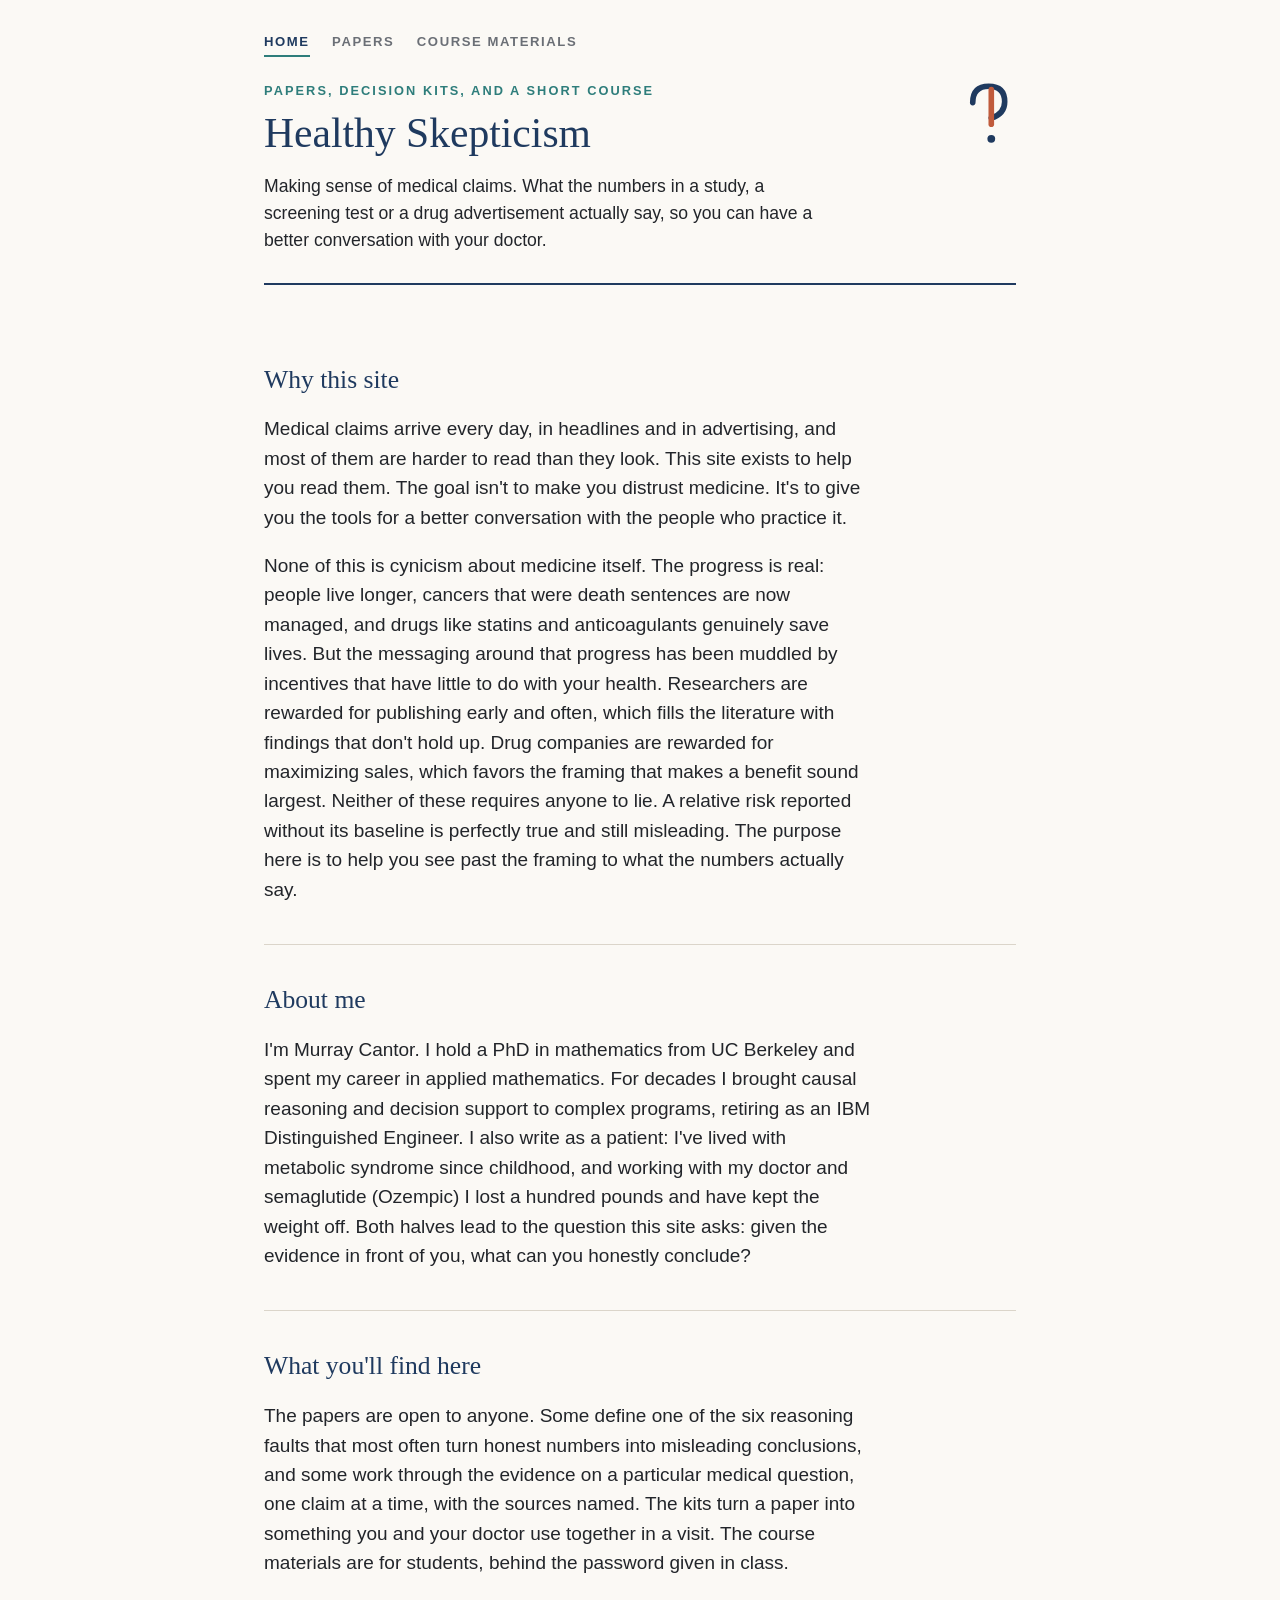
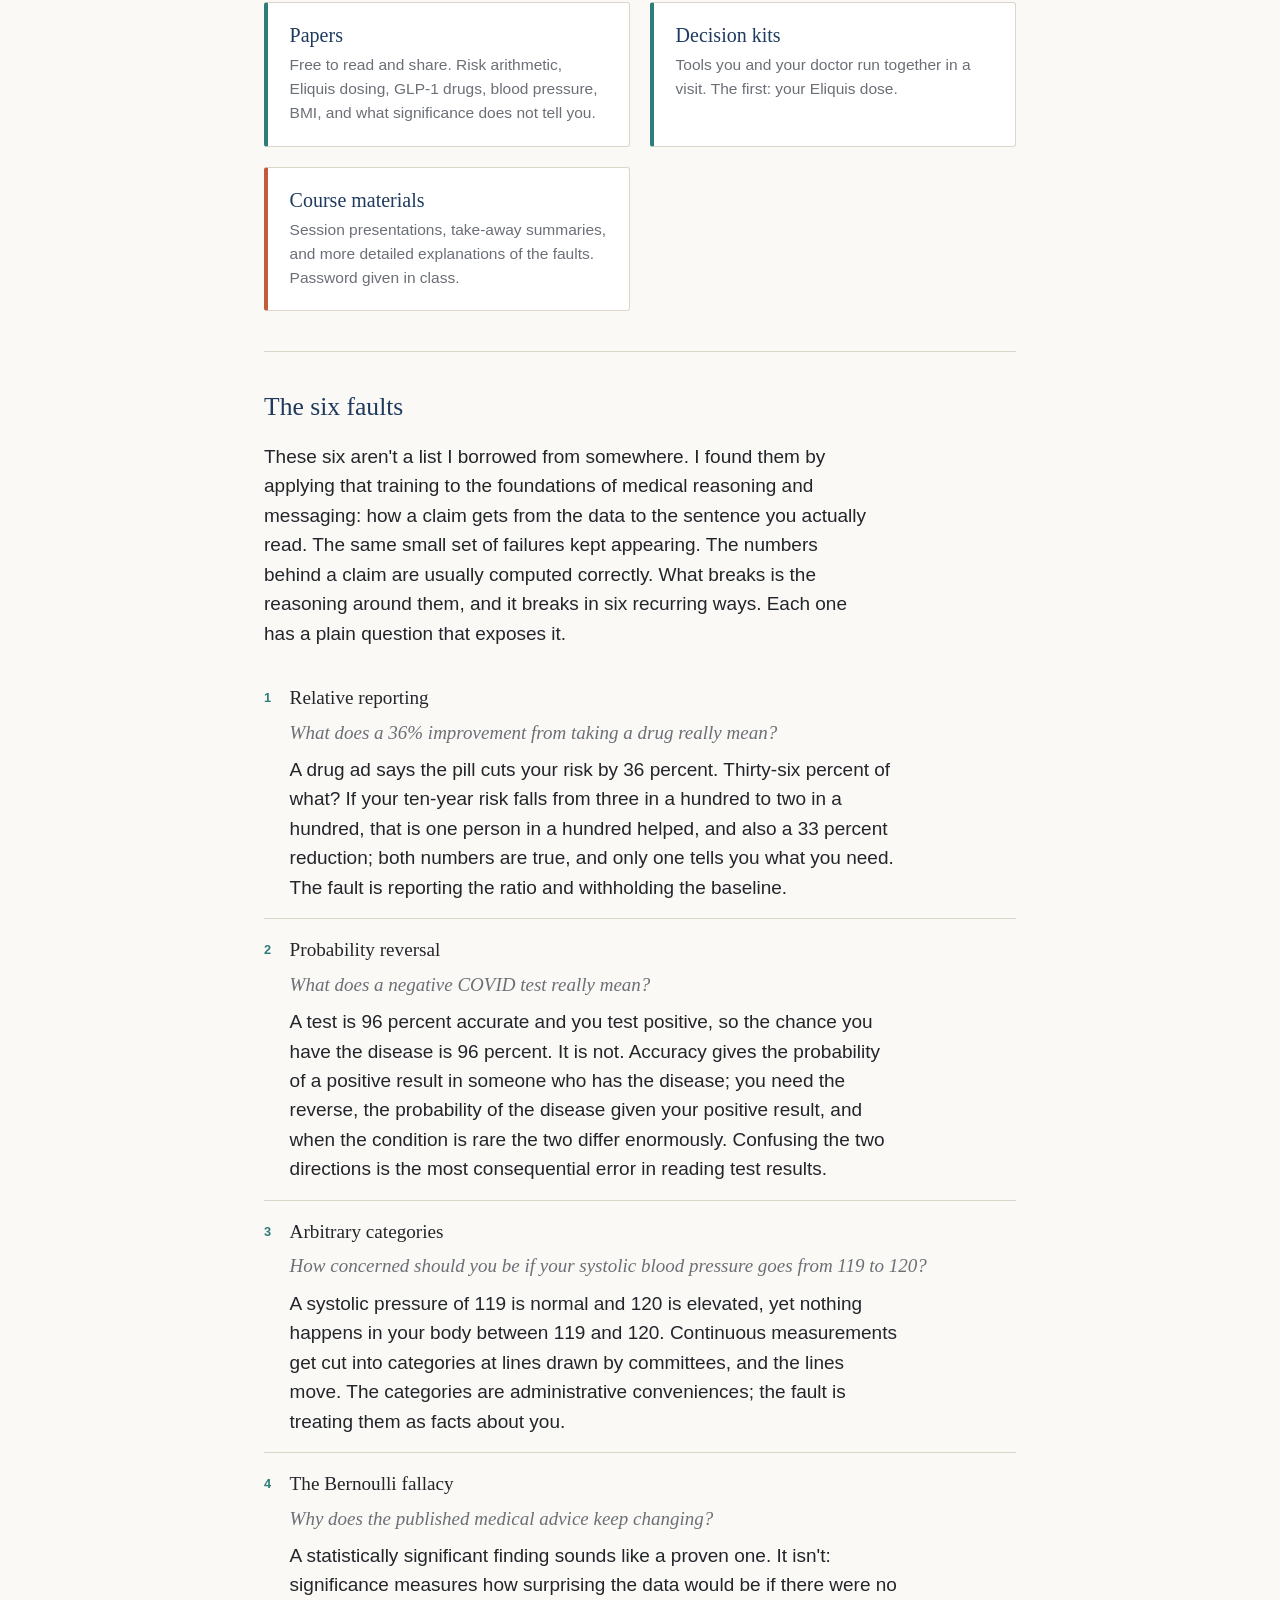
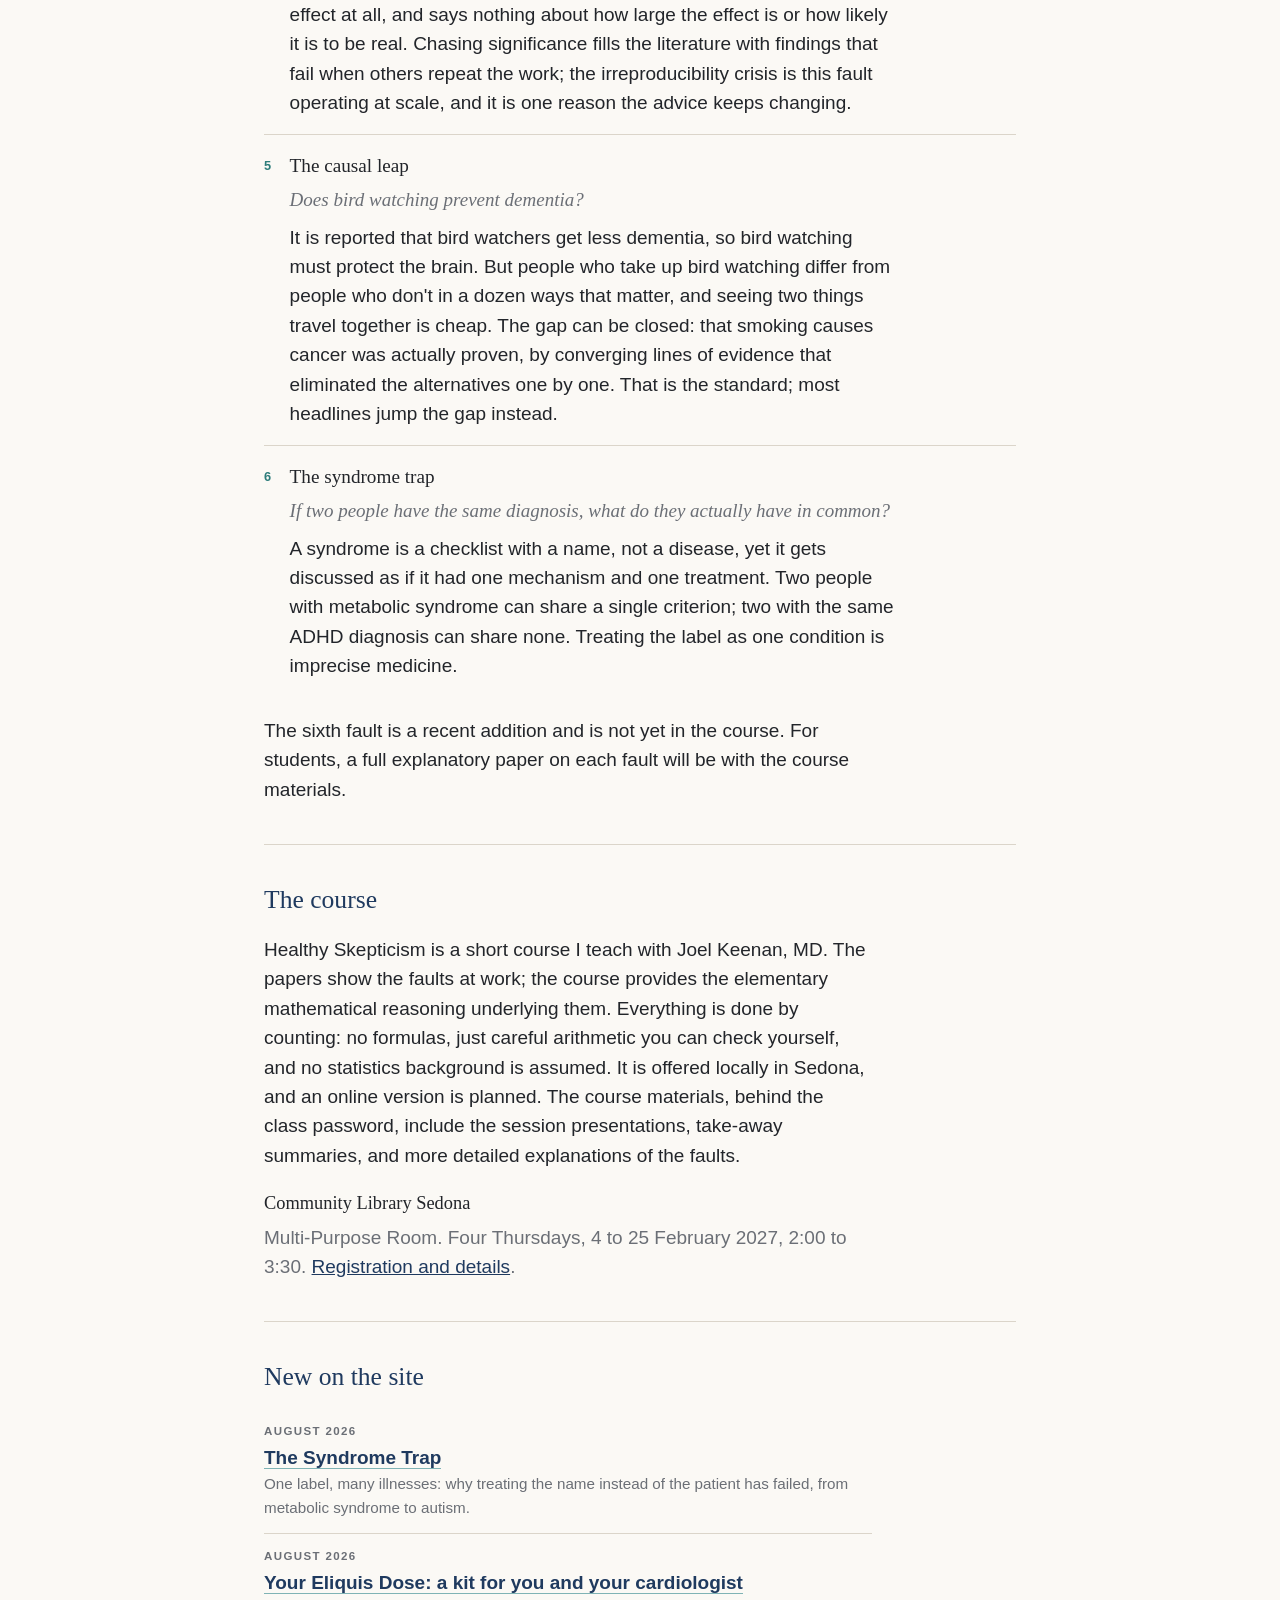
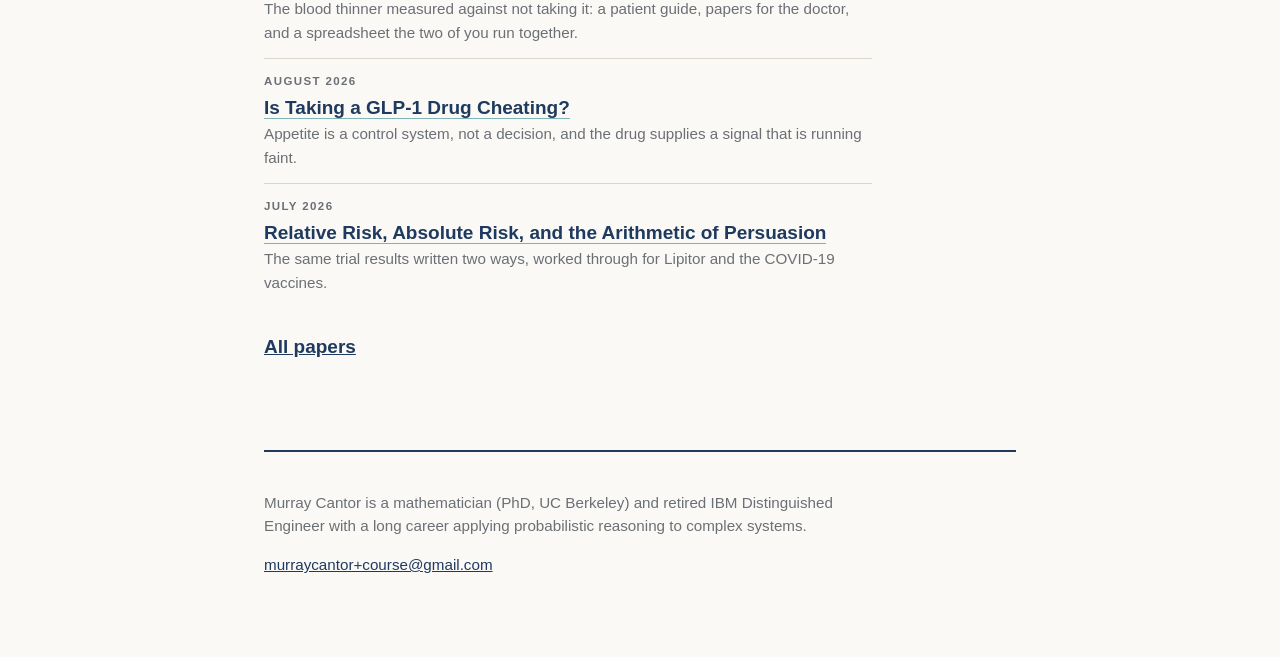
==== papers/index.html @ cf49d3f2 "Add files via upload" ====
<!DOCTYPE html>
<!--
  Healthy Skepticism — landing page.

  The site is four pages and one stylesheet:
    index.html     this page: what the course is, where it is offered, what is new
    papers.html    the public paper library
    eliquis.html   the Eliquis decision kit, explained piece by piece
    students.html  the gated course materials, one block per session
    site.css       all styling for all pages

  Three blocks below are marked for editing. Search for the banner comments:

    1. OFFERINGS   add or change a venue by copying one <dt>/<dd> pair
    2. NOTICES     add one <li> when a paper goes up on papers.html
    3. Footer      email and bio

  Adding a paper is two edits: the entry on papers.html and a notice here.
-->
<html lang="en">
<head>
<meta charset="utf-8">
<meta name="viewport" content="width=device-width, initial-scale=1">
<title>Healthy Skepticism</title>
<meta name="description" content="Making sense of medical claims by counting. Free papers on risk, testing and causation, practical decision kits, and a short course on what the numbers in a study, a screening test or a drug advertisement actually say.">
<link rel="stylesheet" href="site.css">
<link rel="icon" href="favicon.svg" type="image/svg+xml">
<link rel="alternate icon" href="favicon.ico">
<link rel="apple-touch-icon" href="apple-touch-icon.png">
<meta name="theme-color" content="#1F3A5F">
<meta property="og:type" content="website">
<meta property="og:title" content="Healthy Skepticism">
<meta property="og:description" content="Making sense of medical claims by counting. Free papers on risk, testing and causation, practical decision kits, and a short course on what the numbers in a study, a screening test or a drug advertisement actually say.">
<meta property="og:image" content="https://healthy-skepticism.com/og-image.png">
</head>
<body>
<div class="wrap">

  <nav class="sitenav" aria-label="Site">
    <a href="index.html" aria-current="page">Home</a>
    <a href="papers.html">Papers</a>
    <a href="students.html">Course materials</a>
  </nav>

  <header class="masthead">
    <p class="eyebrow">Papers, decision kits, and a short course</p>
    <svg class="mark-corner" viewBox="0 0 120 176" width="52" height="76" aria-hidden="true" focusable="false"><path d="M20 50 Q20 12 57 12 Q94 12 94 48 Q94 76 63 86" fill="none" stroke="#1F3A5F" stroke-width="13" stroke-linecap="round"/><line x1="63" y1="20" x2="63" y2="100" stroke="#C05B3C" stroke-width="13" stroke-linecap="round"/><circle cx="63" cy="134" r="9" fill="#1F3A5F"/></svg>
    <h1>Healthy Skepticism</h1>
    <p class="standfirst">Making sense of medical claims. What the numbers in a study, a screening test or a drug advertisement actually say, so you can have a better conversation with your doctor.</p>
  </header>

  <section>
    <h2>Why this site</h2>
    <p>Medical claims arrive every day, in headlines and in advertising, and most of them are harder to read than they look. This site exists to help you read them. The goal isn't to make you distrust medicine. It's to give you the tools for a better conversation with the people who practice it.</p>
    <p>None of this is cynicism about medicine itself. The progress is real: people live longer, cancers that were death sentences are now managed, and drugs like statins and anticoagulants genuinely save lives. But the messaging around that progress has been muddled by incentives that have little to do with your health. Researchers are rewarded for publishing early and often, which fills the literature with findings that don't hold up. Drug companies are rewarded for maximizing sales, which favors the framing that makes a benefit sound largest. Neither of these requires anyone to lie. A relative risk reported without its baseline is perfectly true and still misleading. The purpose here is to help you see past the framing to what the numbers actually say.</p>
  </section>

  <section>
    <h2>About me</h2>
    <p>I'm Murray Cantor. I hold a PhD in mathematics from UC Berkeley and spent my career in applied mathematics. For decades I brought causal reasoning and decision support to complex programs, retiring as an IBM Distinguished Engineer. I also write as a patient: I've lived with metabolic syndrome since childhood, and working with my doctor and semaglutide (Ozempic) I lost a hundred pounds and have kept the weight off. Both halves lead to the question this site asks: given the evidence in front of you, what can you honestly conclude?</p>
  </section>

  <section>
    <h2>What you'll find here</h2>
    <p>The papers are open to anyone. Some define one of the six reasoning faults that most often turn honest numbers into misleading conclusions, and some work through the evidence on a particular medical question, one claim at a time, with the sources named. The kits turn a paper into something you and your doctor use together in a visit. The course materials are for students, behind the password given in class.</p>
    <div class="cards">
      <a class="card" href="papers.html">
        <h3>Papers</h3>
        <p>Free to read and share. Risk arithmetic, Eliquis dosing, GLP-1 drugs, blood pressure, BMI, and what significance does not tell you.</p>
      </a>
      <a class="card" href="eliquis.html">
        <h3>Decision kits</h3>
        <p>Tools you and your doctor run together in a visit. The first: your Eliquis dose.</p>
      </a>
      <a class="card locked" href="students.html">
        <h3>Course materials</h3>
        <p>Session presentations, take-away summaries, and more detailed explanations of the faults. Password given in class.</p>
      </a>
    </div>
  </section>

  <section>
    <h2>The six faults</h2>
    <p>These six aren't a list I borrowed from somewhere. I found them by applying that training to the foundations of medical reasoning and messaging: how a claim gets from the data to the sentence you actually read. The same small set of failures kept appearing. The numbers behind a claim are usually computed correctly. What breaks is the reasoning around them, and it breaks in six recurring ways. Each one has a plain question that exposes it.</p>
    <ol class="faults">
      <li>
        <span class="name">Relative reporting</span>
        <span class="q">What does a 36% improvement from taking a drug really mean?</span>
        <p class="expl">A drug ad says the pill cuts your risk by 36 percent. Thirty-six percent of what? If your ten-year risk falls from three in a hundred to two in a hundred, that is one person in a hundred helped, and also a 33 percent reduction; both numbers are true, and only one tells you what you need. The fault is reporting the ratio and withholding the baseline.</p>
      </li>
      <li>
        <span class="name">Probability reversal</span>
        <span class="q">What does a negative COVID test really mean?</span>
        <p class="expl">A test is 96 percent accurate and you test positive, so the chance you have the disease is 96 percent. It is not. Accuracy gives the probability of a positive result in someone who has the disease; you need the reverse, the probability of the disease given your positive result, and when the condition is rare the two differ enormously. Confusing the two directions is the most consequential error in reading test results.</p>
      </li>
      <li>
        <span class="name">Arbitrary categories</span>
        <span class="q">How concerned should you be if your systolic blood pressure goes from 119 to 120?</span>
        <p class="expl">A systolic pressure of 119 is normal and 120 is elevated, yet nothing happens in your body between 119 and 120. Continuous measurements get cut into categories at lines drawn by committees, and the lines move. The categories are administrative conveniences; the fault is treating them as facts about you.</p>
      </li>
      <li>
        <span class="name">The Bernoulli fallacy</span>
        <span class="q">Why does the published medical advice keep changing?</span>
        <p class="expl">A statistically significant finding sounds like a proven one. It isn't: significance measures how surprising the data would be if there were no effect at all, and says nothing about how large the effect is or how likely it is to be real. Chasing significance fills the literature with findings that fail when others repeat the work; the irreproducibility crisis is this fault operating at scale, and it is one reason the advice keeps changing.</p>
      </li>
      <li>
        <span class="name">The causal leap</span>
        <span class="q">Does bird watching prevent dementia?</span>
        <p class="expl">It is reported that bird watchers get less dementia, so bird watching must protect the brain. But people who take up bird watching differ from people who don't in a dozen ways that matter, and seeing two things travel together is cheap. The gap can be closed: that smoking causes cancer was actually proven, by converging lines of evidence that eliminated the alternatives one by one. That is the standard; most headlines jump the gap instead.</p>
      </li>
      <li>
        <span class="name">The syndrome trap</span>
        <span class="q">If two people have the same diagnosis, what do they actually have in common?</span>
        <p class="expl">A syndrome is a checklist with a name, not a disease, yet it gets discussed as if it had one mechanism and one treatment. Two people with metabolic syndrome can share a single criterion; two with the same ADHD diagnosis can share none. Treating the label as one condition is imprecise medicine.</p>
      </li>
    </ol>
    <p>The sixth fault is a recent addition and is not yet in the course. For students, a full explanatory paper on each fault will be with the course materials.</p>
  </section>

  <!-- ============ OFFERINGS: edit or add a venue here ============ -->
  <section>
    <h2>The course</h2>
    <p>Healthy Skepticism is a short course I teach with Joel Keenan, MD. The papers show the faults at work; the course provides the elementary mathematical reasoning underlying them. Everything is done by counting: no formulas, just careful arithmetic you can check yourself, and no statistics background is assumed. It is offered locally in Sedona, and an online version is planned. The course materials, behind the class password, include the session presentations, take-away summaries, and more detailed explanations of the faults.</p>
    <dl class="venues">
      <dt>Community Library Sedona</dt>
      <dd>Multi-Purpose Room. Four Thursdays, 4 to 25 February 2027, 2:00 to 3:30. <a href="https://communitylibrarysedona.libcal.com/event/17126459">Registration and details</a>.</dd>
    </dl>
  </section>
  <!-- ============================================================= -->

  <!-- ============ NOTICES: newest first, add one <li> per paper ============
       Copy this shape. Keep the anchor in step with the id on papers.html.

         <li>
           <span class="when">Month Year</span>
           <a href="papers.html#anchor-id">Title of the paper</a>
           <span class="gloss">One line on what it answers.</span>
         </li>

       Four or five entries is plenty. Drop the oldest off the bottom.
  ======================================================================== -->
  <section>
    <h2>New on the site</h2>
    <ul class="notices">
      <li>
        <span class="when">August 2026</span>
        <a href="papers.html#syndrome-trap">The Syndrome Trap</a>
        <span class="gloss">One label, many illnesses: why treating the name instead of the patient has failed, from metabolic syndrome to autism.</span>
      </li>
      <li>
        <span class="when">August 2026</span>
        <a href="eliquis.html">Your Eliquis Dose: a kit for you and your cardiologist</a>
        <span class="gloss">The blood thinner measured against not taking it: a patient guide, papers for the doctor, and a spreadsheet the two of you run together.</span>
      </li>
      <li>
        <span class="when">August 2026</span>
        <a href="papers.html#glp1-cheating">Is Taking a GLP-1 Drug Cheating?</a>
        <span class="gloss">Appetite is a control system, not a decision, and the drug supplies a signal that is running faint.</span>
      </li>
      <li>
        <span class="when">July 2026</span>
        <a href="papers.html#arithmetic-of-persuasion">Relative Risk, Absolute Risk, and the Arithmetic of Persuasion</a>
        <span class="gloss">The same trial results written two ways, worked through for Lipitor and the COVID-19 vaccines.</span>
      </li>
    </ul>
    <p class="more"><a href="papers.html">All papers</a></p>
  </section>
  <!-- ====================================================================== -->

  <footer>
    <p>Murray Cantor is a mathematician (PhD, UC Berkeley) and retired IBM Distinguished Engineer with a long career applying probabilistic reasoning to complex systems.</p>
    <p><a href="mailto:murraycantor+course@gmail.com">murraycantor+course@gmail.com</a></p>
  </footer>

</div>
</body>
</html>
---- papers/site.css ----
/* ============================================================
   Healthy Skepticism — one stylesheet for the whole site.

   Every page links this file and nothing else. Change a colour,
   a font or a rule here and all three pages follow.

   Sections below, in order:
     tokens · base · site nav · masthead · sections · cards
     five faults · venues · notices · paper entries · file lists
     footer · password gate · small screens
   ============================================================ */

/* ---------- tokens ---------- */
:root{
  --navy:#1F3A5F;
  --teal:#2E7D7B;
  --teal-pale:#7FB3B5;
  --terra:#C05B3C;
  --amber:#E08A3C;
  --darkred:#8B2323;
  --moss:#5A7247;
  --ink:#22252A;
  --paper:#FBF9F5;
  --rule:#DBD5CA;
  --muted:#6B6F76;
  --serif:"Bookman Old Style","Bookman","Georgia",serif;
  --sans:"Calibri","Segoe UI",-apple-system,BlinkMacSystemFont,"Helvetica Neue",Arial,sans-serif;
}

/* ---------- base ---------- */
*{box-sizing:border-box}
html{-webkit-text-size-adjust:100%}
body{
  margin:0;background:var(--paper);color:var(--ink);
  font-family:var(--sans);font-size:19px;line-height:1.55;
}
.wrap{max-width:50rem;margin:0 auto;padding:2rem 1.5rem 5rem}
a{color:var(--navy)}
a:focus-visible{outline:3px solid var(--amber);outline-offset:3px;border-radius:2px}
[hidden]{display:none !important}

.masthead{position:relative}
.mark-corner{position:absolute;top:0;right:0}
@media (max-width:600px){.mark-corner{width:38px;height:56px}}

/* ---------- site nav ---------- */
.sitenav{
  display:flex;flex-wrap:wrap;gap:1.4rem;
  font-size:.82rem;letter-spacing:.12em;text-transform:uppercase;font-weight:700;
  padding-bottom:1.5rem
}
.sitenav a{color:var(--muted);text-decoration:none;padding-bottom:.15rem}
.sitenav a:hover{color:var(--navy)}
.sitenav a[aria-current="page"]{color:var(--navy);border-bottom:2px solid var(--teal)}

/* ---------- masthead ---------- */
.masthead{border-bottom:2px solid var(--navy);padding-bottom:1.75rem;margin-bottom:2.5rem}
.eyebrow,.course{
  font-size:.8rem;letter-spacing:.16em;text-transform:uppercase;
  color:var(--teal);font-weight:700;margin:0 0 .6rem
}
h1{font-family:var(--serif);font-size:2.6rem;line-height:1.12;margin:0 0 1rem;color:var(--navy);font-weight:400}
.masthead h1:last-child{margin-bottom:0}
.standfirst{margin:0;max-width:36rem;font-size:1.1rem}

/* ---------- sections ---------- */
section{padding:2.5rem 0;border-bottom:1px solid var(--rule)}
section:last-of-type{border-bottom:0}
h2{font-family:var(--serif);font-size:1.6rem;line-height:1.2;margin:0 0 1rem;font-weight:400;color:var(--navy)}
h3{font-family:var(--serif);font-size:1.25rem;line-height:1.25;margin:0;font-weight:400;color:var(--ink)}
p{max-width:38rem}
p:last-child{margin-bottom:0}
.note{color:var(--muted);font-size:.95rem}

/* ---------- destination cards ---------- */
.cards{display:grid;grid-template-columns:1fr 1fr;gap:1.25rem;margin-top:1.5rem}
.card{
  display:block;text-decoration:none;color:inherit;
  border:1.5px solid var(--rule);border-left:4px solid var(--teal);
  border-radius:3px;padding:1.25rem 1.35rem;background:#fff
}
.card:hover{border-color:var(--teal-pale);border-left-color:var(--navy)}
.card:focus-visible{outline:3px solid var(--amber);outline-offset:3px}
.card h3{margin-bottom:.35rem;color:var(--navy)}
.card p{margin:0;font-size:.97rem;color:var(--muted);max-width:none}
.card.locked{border-left-color:var(--terra)}

/* ---------- buttons ---------- */
.cta{
  display:inline-block;font-weight:600;text-decoration:none;color:#fff;
  background:var(--navy);padding:.7rem 1.3rem;border-radius:3px;margin-top:.25rem
}
.cta:hover{background:var(--teal)}
.cta:focus-visible{outline:3px solid var(--amber);outline-offset:3px}

/* ---------- the five faults ---------- */
ol.faults{list-style:none;margin:0;padding:0;counter-reset:fault}
ol.faults li{padding:1rem 0;border-top:1px solid var(--rule);counter-increment:fault}
ol.faults li:first-child{border-top:0}
ol.faults .name{font-family:var(--serif);font-size:1.2rem;color:var(--ink);display:block}
ol.faults .name::before{
  content:counter(fault);
  font-family:var(--sans);font-size:.8rem;font-weight:700;color:var(--teal);
  display:inline-block;min-width:1.6rem;vertical-align:.15em
}
ol.faults .q{
  font-family:var(--serif);font-style:italic;color:var(--muted);
  margin:.3rem 0 0 1.6rem;display:block
}
ol.faults .expl{margin:.5rem 0 0 1.6rem}

/* ---------- venues ---------- */
dl.venues{margin:0}
dl.venues dt{
  font-family:var(--serif);font-size:1.15rem;color:var(--ink);
  padding-top:1rem;margin-top:1rem;border-top:1px solid var(--rule)
}
dl.venues dt:first-child{padding-top:0;margin-top:0;border-top:0}
dl.venues dd{margin:.3rem 0 0;max-width:38rem;color:var(--muted)}

/* ---------- notices (what is new) ---------- */
ul.notices{list-style:none;margin:0;padding:0}
ul.notices li{padding:.85rem 0;border-top:1px solid var(--rule);max-width:38rem}
ul.notices li:first-child{border-top:0}
ul.notices .when{
  display:block;font-size:.72rem;letter-spacing:.12em;text-transform:uppercase;
  color:var(--muted);font-weight:700;margin-bottom:.15rem
}
ul.notices a{font-weight:600;text-decoration:none;border-bottom:1.5px solid var(--teal-pale)}
ul.notices a:hover{border-bottom-color:var(--navy)}
ul.notices .gloss{display:block;color:var(--muted);font-size:.95rem}
.more{margin-top:1.5rem;font-weight:600}

/* ---------- paper entries ---------- */
/* Section headings carry no subtitle, so the heading owns the space below it. */
.group{padding:2.5rem 0;border-bottom:1px solid var(--rule)}
.group:last-of-type{border-bottom:0}
.group > h2{margin-bottom:1.5rem}
article.paper{
  padding:1.25rem 0 1.25rem 1.1rem;border-top:1px solid var(--rule);
  border-left:3px solid var(--accent,var(--teal));margin-top:1.25rem
}
article.paper:first-of-type{margin-top:0}
article.paper .tag{
  margin:0 0 .3rem;font-size:.72rem;letter-spacing:.12em;text-transform:uppercase;
  font-weight:700;color:var(--accent,var(--teal))
}
article.paper h3 a{text-decoration:none;border-bottom:1.5px solid var(--teal-pale)}
article.paper h3 a:hover{border-bottom-color:var(--navy)}
article.paper .sub{margin:.35rem 0 0;font-size:1rem}
article.paper .meta{
  margin:.6rem 0 0;font-size:.78rem;letter-spacing:.08em;text-transform:uppercase;
  color:var(--muted);font-weight:700
}
.f1{--accent:var(--teal)}
.f2{--accent:var(--navy)}
.f3{--accent:var(--terra)}
.f4{--accent:var(--darkred)}
.f5{--accent:var(--amber)}
.f6{--accent:var(--moss)}

/* ---------- session blocks and file lists ---------- */
.session{padding:2.5rem 0;border-bottom:1px solid var(--rule)}
.session:last-of-type{border-bottom:0}
.marker{
  font-size:.8rem;letter-spacing:.16em;text-transform:uppercase;font-weight:700;
  color:var(--muted);margin-bottom:.5rem
}
.session h2{font-size:1.75rem;margin:0;color:var(--navy)}
.question{
  font-family:var(--serif);font-style:italic;font-size:1.15rem;
  margin:.5rem 0 0;padding-left:.9rem;border-left:3px solid var(--accent,var(--teal));
  color:var(--accent,var(--teal))
}
.s1{--accent:var(--teal)}
.s2{--accent:var(--navy)}
.s3{--accent:var(--terra)}
.s4{--accent:var(--darkred)}
ul.files{list-style:none;margin:1.5rem 0 0;padding:0}
ul.files li{padding:.55rem 0;border-top:1px solid var(--rule)}
ul.files li:first-child{border-top:0}
ul.files a{text-decoration:none;font-weight:600;border-bottom:1.5px solid var(--teal-pale)}
ul.files a:hover{border-bottom-color:var(--accent,var(--teal))}
.kind{
  display:inline-block;min-width:5.5rem;
  font-size:.72rem;letter-spacing:.1em;text-transform:uppercase;
  color:var(--muted);font-weight:700
}

/* ---------- footer ---------- */
footer{margin-top:3rem;padding-top:1.5rem;border-top:2px solid var(--navy);font-size:.95rem;color:var(--muted)}
footer p{max-width:38rem}
footer a{color:var(--navy)}

/* ---------- password gate ---------- */
#gate{min-height:60vh;display:flex;flex-direction:column;justify-content:center;max-width:24rem}
#gate h1{margin-bottom:1.25rem}
#gate label{
  display:block;font-size:.8rem;letter-spacing:.16em;text-transform:uppercase;
  font-weight:700;color:var(--muted);margin-bottom:.5rem
}
#gate .row{display:flex;gap:.5rem}
#gate input{
  flex:1;min-width:0;font-family:var(--sans);font-size:1.05rem;padding:.6rem .7rem;
  border:1.5px solid var(--rule);border-radius:3px;background:#fff;color:var(--ink)
}
#gate input:focus-visible{outline:3px solid var(--amber);outline-offset:2px;border-color:var(--teal)}
#gate button{
  font-family:var(--sans);font-size:1.05rem;font-weight:600;padding:.6rem 1.1rem;
  border:0;border-radius:3px;background:var(--navy);color:#fff;cursor:pointer
}
#gate button:hover{background:var(--teal)}
#gate button:focus-visible{outline:3px solid var(--amber);outline-offset:2px}
#gate .hint{margin:.9rem 0 0;font-size:.95rem;color:var(--muted)}
#gate .error{margin:.9rem 0 0;font-size:.95rem;color:var(--darkred);font-weight:600}

/* ---------- small screens ---------- */
@media (max-width:34rem){
  body{font-size:18px}
  .wrap{padding:1.5rem 1.15rem 3.5rem}
  h1{font-size:2rem}
  h2{font-size:1.4rem}
  .session h2{font-size:1.45rem}
  .cards{grid-template-columns:1fr}
  .kind{display:block;min-width:0;margin-bottom:.15rem}
}
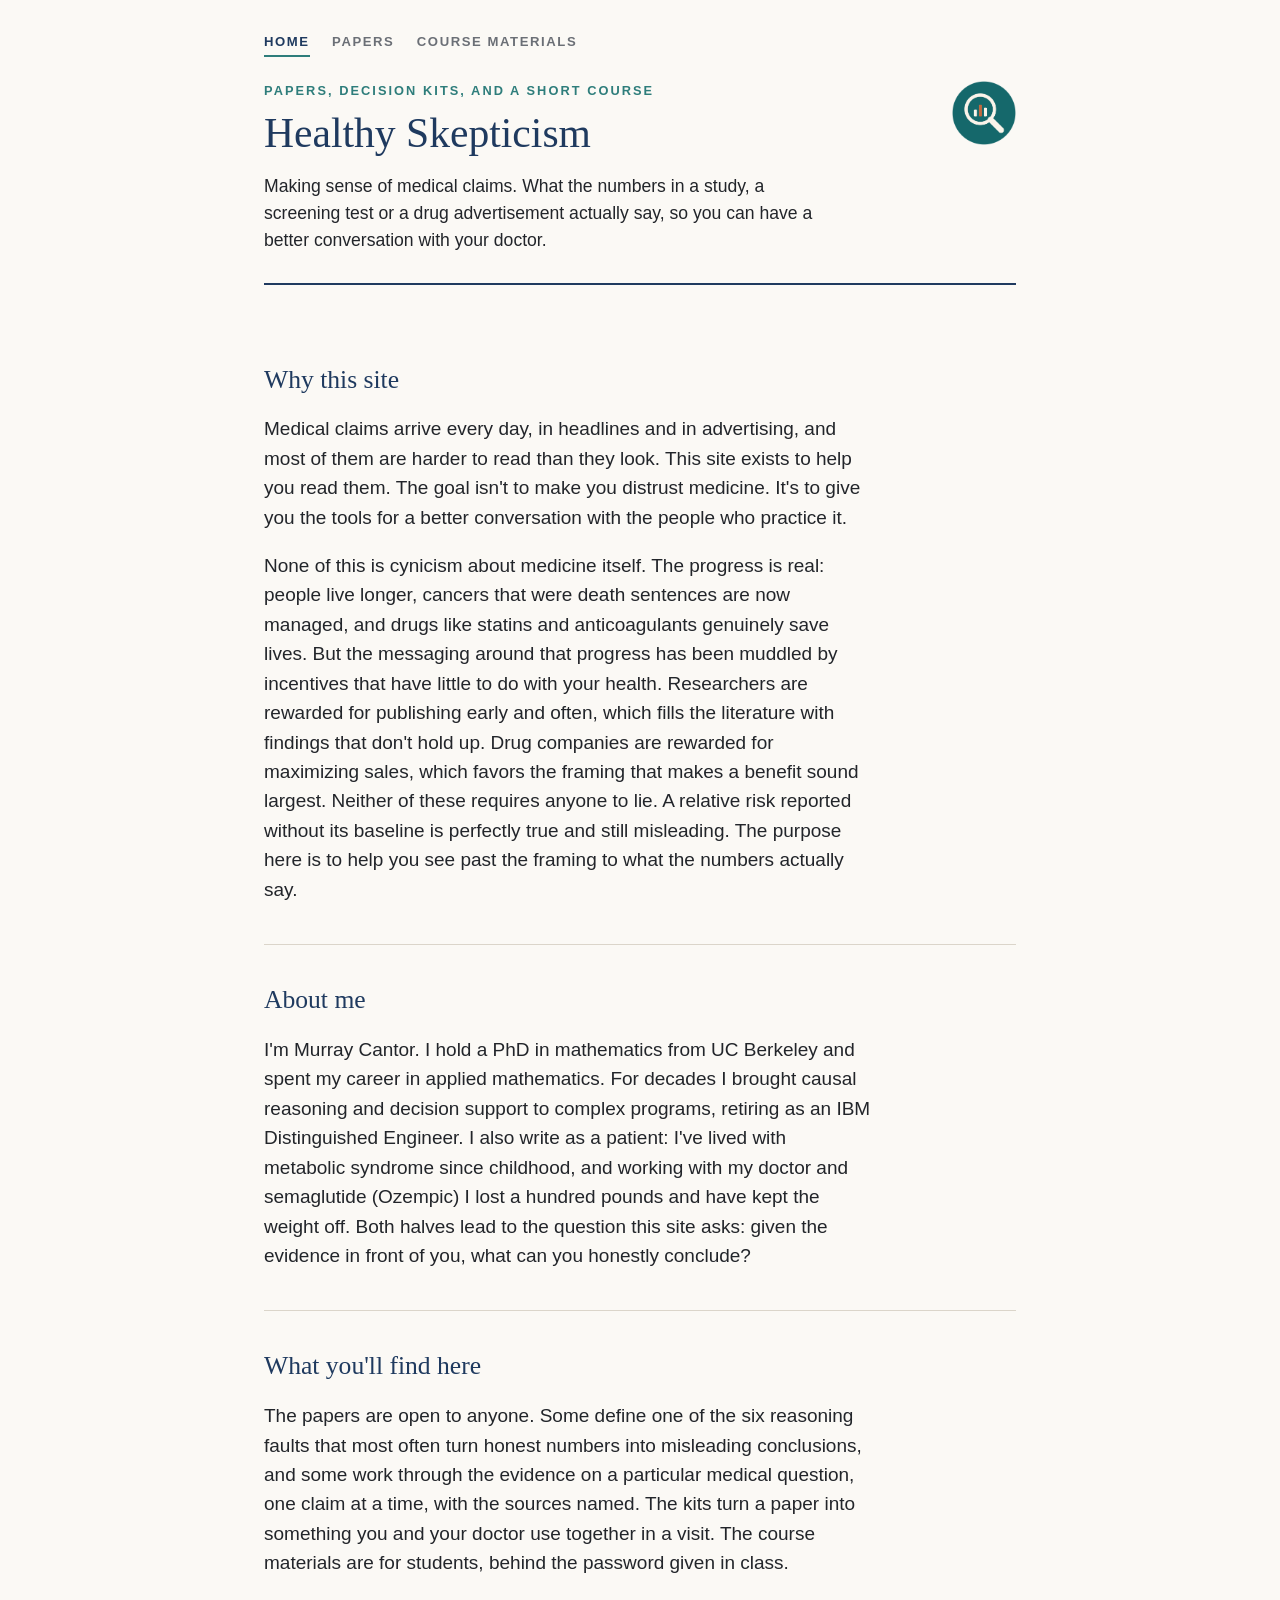
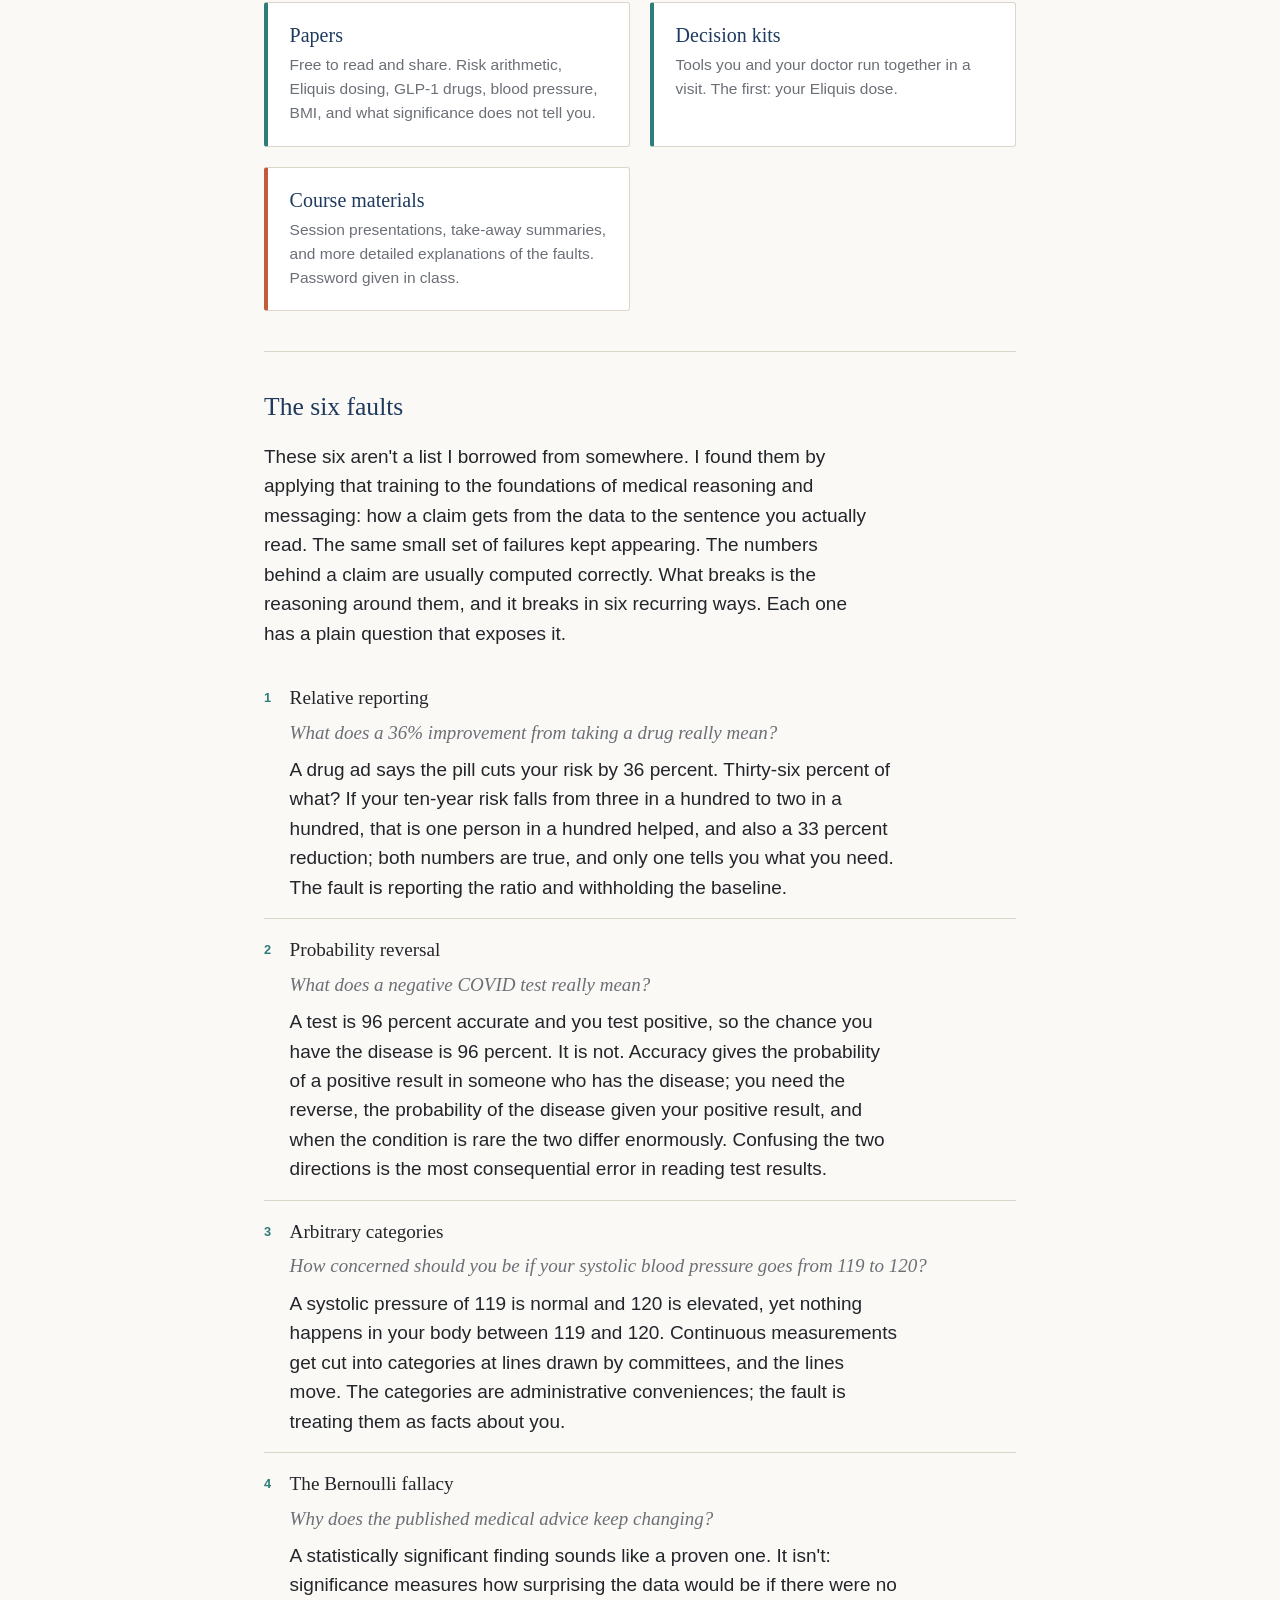
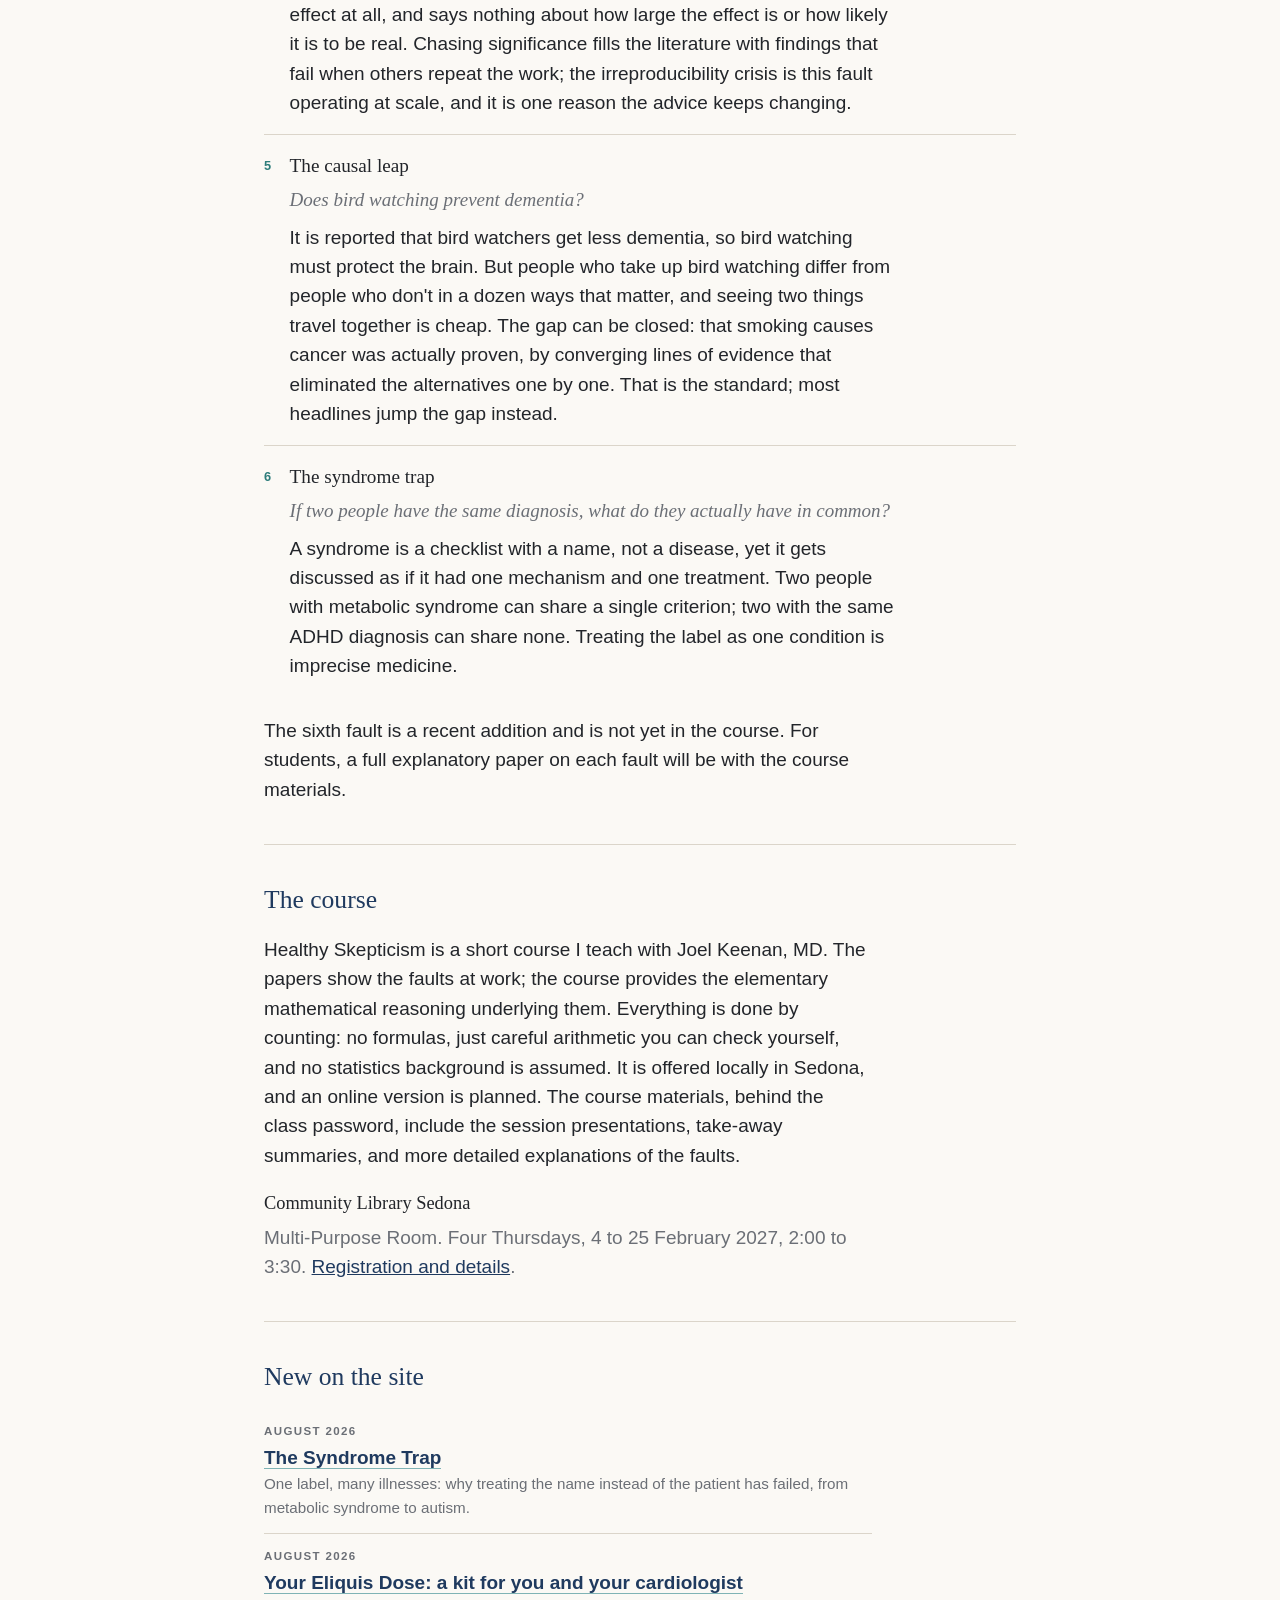
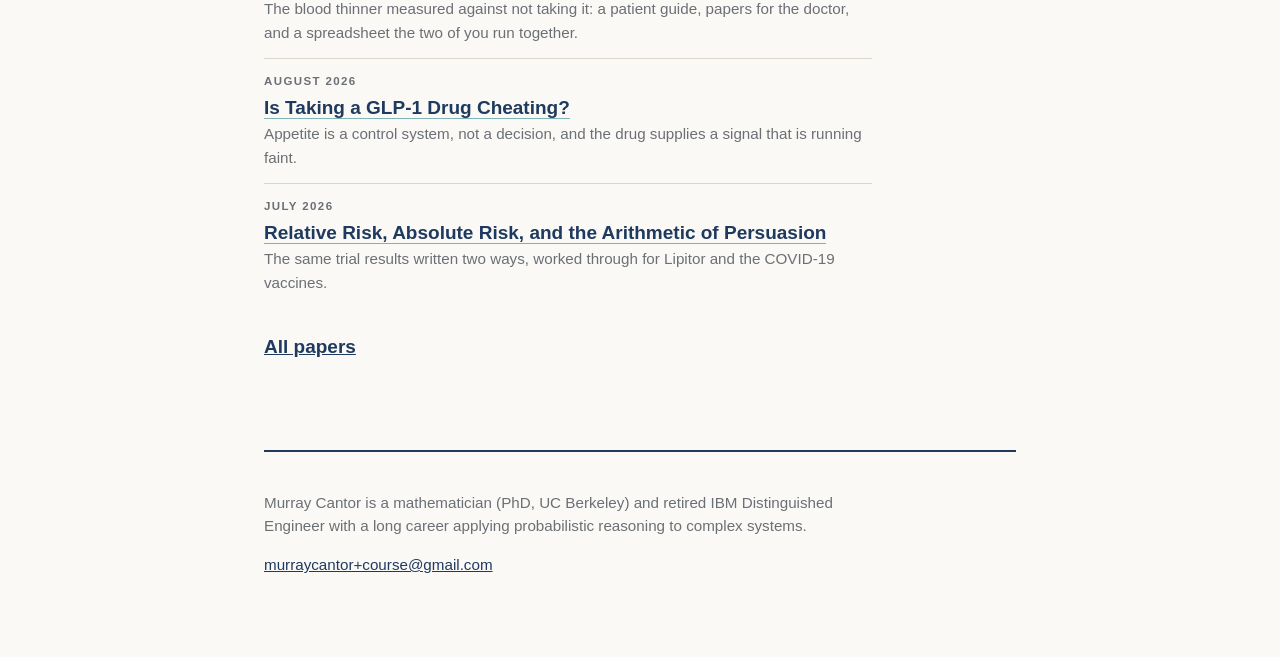
==== commit 75b38b08: "Add files via upload" ====
--- a/papers/index.html
+++ b/papers/index.html
@@ -24,7 +24,7 @@
 <title>Healthy Skepticism</title>
 <meta name="description" content="Making sense of medical claims by counting. Free papers on risk, testing and causation, practical decision kits, and a short course on what the numbers in a study, a screening test or a drug advertisement actually say.">
 <link rel="stylesheet" href="site.css">
-<link rel="icon" href="favicon.svg" type="image/svg+xml">
+<link rel="icon" href="favicon-32.png" type="image/png" sizes="32x32">
 <link rel="alternate icon" href="favicon.ico">
 <link rel="apple-touch-icon" href="apple-touch-icon.png">
 <meta name="theme-color" content="#1F3A5F">
@@ -44,7 +44,7 @@
 
   <header class="masthead">
     <p class="eyebrow">Papers, decision kits, and a short course</p>
-    <svg class="mark-corner" viewBox="0 0 120 176" width="52" height="76" aria-hidden="true" focusable="false"><path d="M20 50 Q20 12 57 12 Q94 12 94 48 Q94 76 63 86" fill="none" stroke="#1F3A5F" stroke-width="13" stroke-linecap="round"/><line x1="63" y1="20" x2="63" y2="100" stroke="#C05B3C" stroke-width="13" stroke-linecap="round"/><circle cx="63" cy="134" r="9" fill="#1F3A5F"/></svg>
+    <img class="mark-corner" src="mark.png" width="64" height="64" alt="">
     <h1>Healthy Skepticism</h1>
     <p class="standfirst">Making sense of medical claims. What the numbers in a study, a screening test or a drug advertisement actually say, so you can have a better conversation with your doctor.</p>
   </header>
--- a/papers/site.css
+++ b/papers/site.css
@@ -41,7 +41,7 @@
 
 .masthead{position:relative}
 .mark-corner{position:absolute;top:0;right:0}
-@media (max-width:600px){.mark-corner{width:38px;height:56px}}
+@media (max-width:600px){.mark-corner{width:44px;height:44px}}
 
 /* ---------- site nav ---------- */
 .sitenav{
